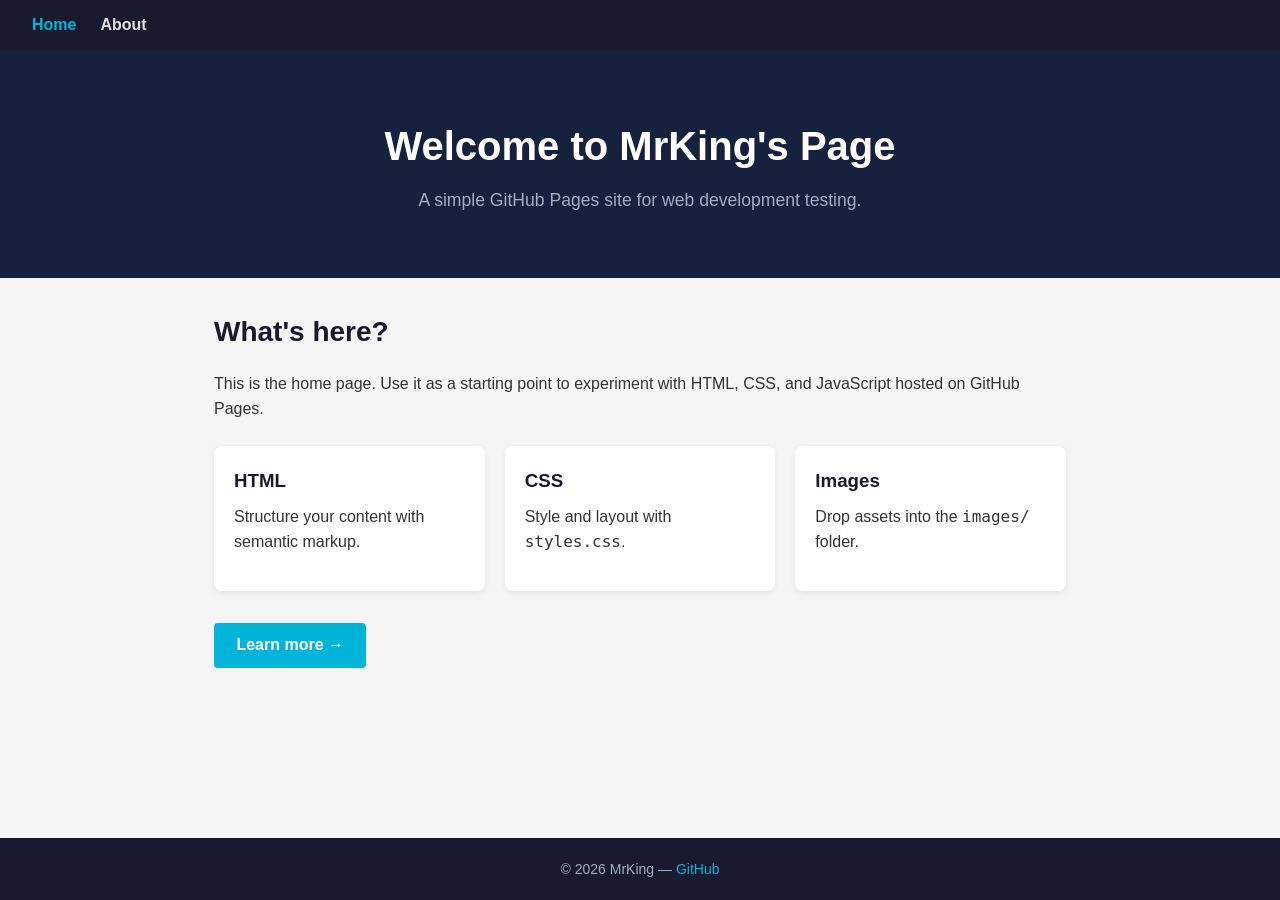
==== index.html @ 1461ff42 "Add basic GitHub Pages setup: index.html, about.html, styles.css, images/" ====
<!DOCTYPE html>
<html lang="en">
<head>
  <meta charset="UTF-8" />
  <meta name="viewport" content="width=device-width, initial-scale=1.0" />
  <meta name="description" content="MrKing's GitHub Pages – web development testing ground." />
  <title>MrKing | Home</title>
  <link rel="stylesheet" href="styles.css" />
</head>
<body>

  <nav>
    <ul>
      <li><a href="index.html" class="active">Home</a></li>
      <li><a href="about.html">About</a></li>
    </ul>
  </nav>

  <header>
    <h1>Welcome to MrKing's Page</h1>
    <p>A simple GitHub Pages site for web development testing.</p>
  </header>

  <main>
    <h2>What's here?</h2>
    <p>
      This is the home page. Use it as a starting point to experiment with HTML,
      CSS, and JavaScript hosted on GitHub Pages.
    </p>

    <div class="card-grid">
      <div class="card">
        <h3>HTML</h3>
        <p>Structure your content with semantic markup.</p>
      </div>
      <div class="card">
        <h3>CSS</h3>
        <p>Style and layout with <code>styles.css</code>.</p>
      </div>
      <div class="card">
        <h3>Images</h3>
        <p>Drop assets into the <code>images/</code> folder.</p>
      </div>
    </div>

    <p style="margin-top:2rem;">
      <a class="btn" href="about.html">Learn more &rarr;</a>
    </p>
  </main>

  <footer>
    <p>&copy; 2026 MrKing &mdash; <a href="https://github.com/MrKingHatter/mrking.github.io">GitHub</a></p>
  </footer>

</body>
</html>
---- styles.css ----
/* =========================================
   Global Reset & Base Styles
   ========================================= */
*, *::before, *::after {
  box-sizing: border-box;
  margin: 0;
  padding: 0;
}

html {
  font-size: 16px;
  scroll-behavior: smooth;
}

body {
  font-family: 'Segoe UI', Tahoma, Geneva, Verdana, sans-serif;
  background-color: #f5f5f5;
  color: #333;
  line-height: 1.6;
  min-height: 100vh;
  display: flex;
  flex-direction: column;
}

/* =========================================
   Navigation
   ========================================= */
nav {
  background-color: #1a1a2e;
  padding: 0.75rem 2rem;
}

nav ul {
  list-style: none;
  display: flex;
  gap: 1.5rem;
}

nav ul li a {
  color: #e0e0e0;
  text-decoration: none;
  font-weight: 600;
  transition: color 0.2s;
}

nav ul li a:hover,
nav ul li a.active {
  color: #00b4d8;
}

/* =========================================
   Header / Hero
   ========================================= */
header {
  background-color: #16213e;
  color: #fff;
  text-align: center;
  padding: 4rem 2rem;
}

header h1 {
  font-size: 2.5rem;
  margin-bottom: 0.5rem;
}

header p {
  font-size: 1.1rem;
  color: #a0aec0;
}

/* =========================================
   Main Content
   ========================================= */
main {
  flex: 1;
  max-width: 900px;
  width: 100%;
  margin: 2rem auto;
  padding: 0 1.5rem;
}

main h2 {
  font-size: 1.75rem;
  margin-bottom: 1rem;
  color: #1a1a2e;
}

main p {
  margin-bottom: 1rem;
}

/* =========================================
   Cards
   ========================================= */
.card-grid {
  display: grid;
  grid-template-columns: repeat(auto-fit, minmax(220px, 1fr));
  gap: 1.25rem;
  margin-top: 1.5rem;
}

.card {
  background: #fff;
  border-radius: 8px;
  padding: 1.25rem;
  box-shadow: 0 2px 6px rgba(0, 0, 0, 0.08);
  transition: transform 0.2s, box-shadow 0.2s;
}

.card:hover {
  transform: translateY(-3px);
  box-shadow: 0 6px 16px rgba(0, 0, 0, 0.12);
}

.card h3 {
  margin-bottom: 0.5rem;
  color: #1a1a2e;
}

/* =========================================
   Buttons
   ========================================= */
.btn {
  display: inline-block;
  background-color: #00b4d8;
  color: #fff;
  padding: 0.6rem 1.4rem;
  border-radius: 4px;
  text-decoration: none;
  font-weight: 600;
  transition: background-color 0.2s;
}

.btn:hover {
  background-color: #0096b7;
}

/* =========================================
   Images
   ========================================= */
img {
  max-width: 100%;
  height: auto;
  display: block;
  border-radius: 6px;
}

/* =========================================
   Footer
   ========================================= */
footer {
  background-color: #1a1a2e;
  color: #a0aec0;
  text-align: center;
  padding: 1.25rem 2rem;
  font-size: 0.875rem;
}

footer a {
  color: #00b4d8;
  text-decoration: none;
}

footer a:hover {
  text-decoration: underline;
}
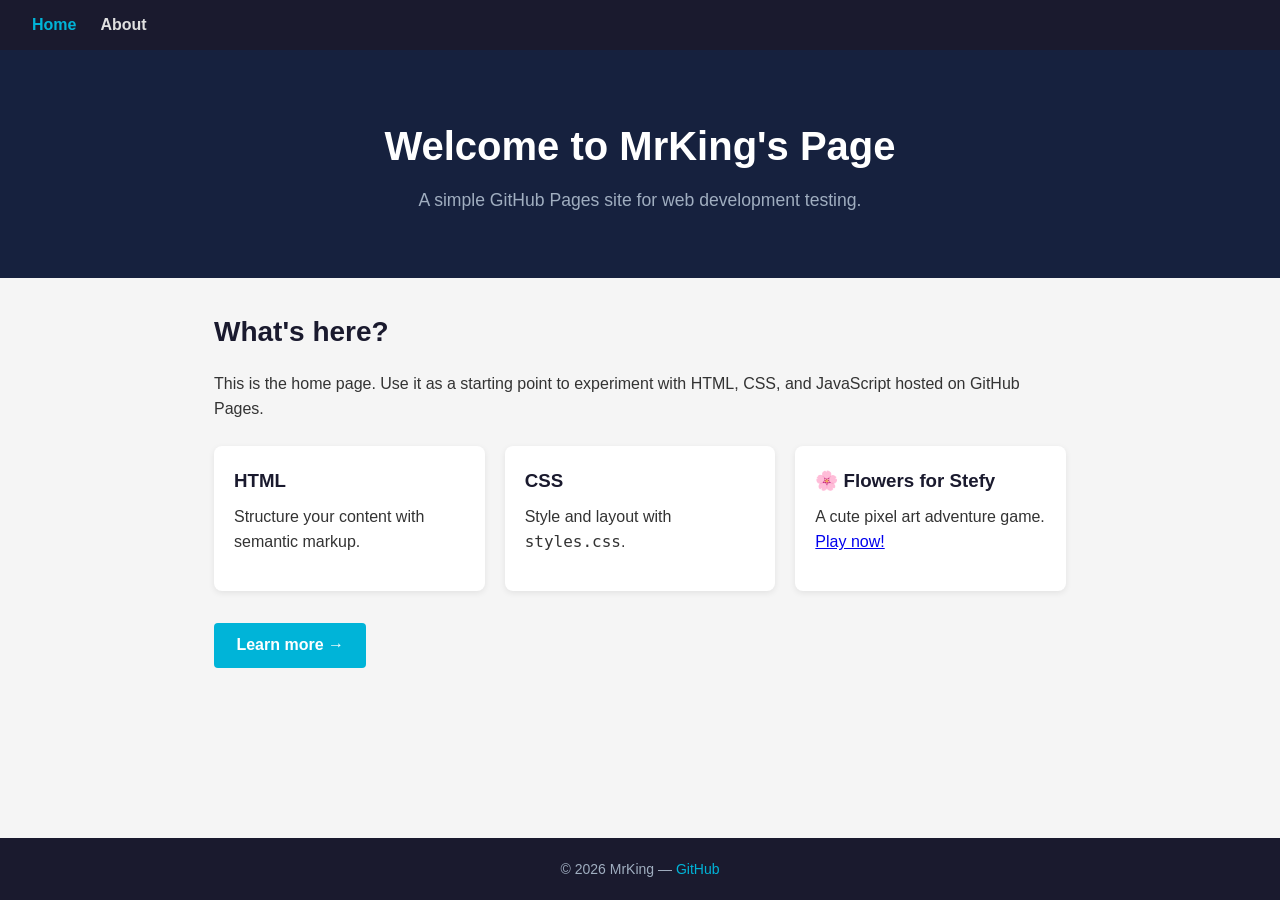
==== commit 60d913ca: "WIP: Flowers for Stefy game - 7 chapters, spritesheet system" ====
--- a/index.html
+++ b/index.html
@@ -38,8 +38,8 @@
         <p>Style and layout with <code>styles.css</code>.</p>
       </div>
       <div class="card">
-        <h3>Images</h3>
-        <p>Drop assets into the <code>images/</code> folder.</p>
+        <h3>🌸 Flowers for Stefy</h3>
+        <p>A cute pixel art adventure game. <a href="stefy/">Play now!</a></p>
       </div>
     </div>
 
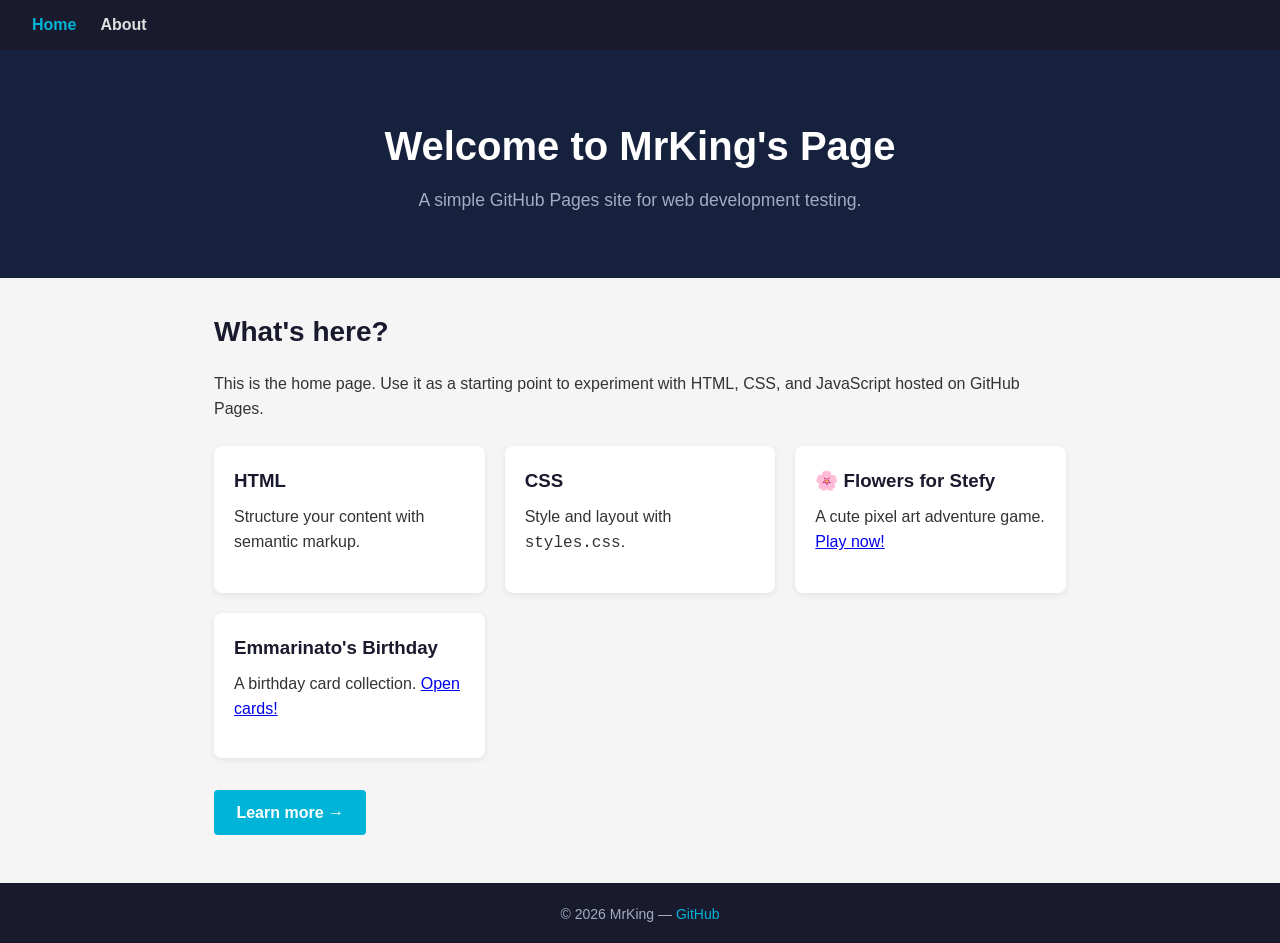
==== commit c7513992: "Link Rinato page from home page Co-authored-by: Copilot <223556219+Copilot@users.noreply.github.com>" ====
--- a/index.html
+++ b/index.html
@@ -41,6 +41,10 @@
         <h3>🌸 Flowers for Stefy</h3>
         <p>A cute pixel art adventure game. <a href="stefy/">Play now!</a></p>
       </div>
+      <div class="card">
+        <h3>Emmarinato's Birthday</h3>
+        <p>A birthday card collection. <a href="rinato/">Open cards!</a></p>
+      </div>
     </div>
 
     <p style="margin-top:2rem;">
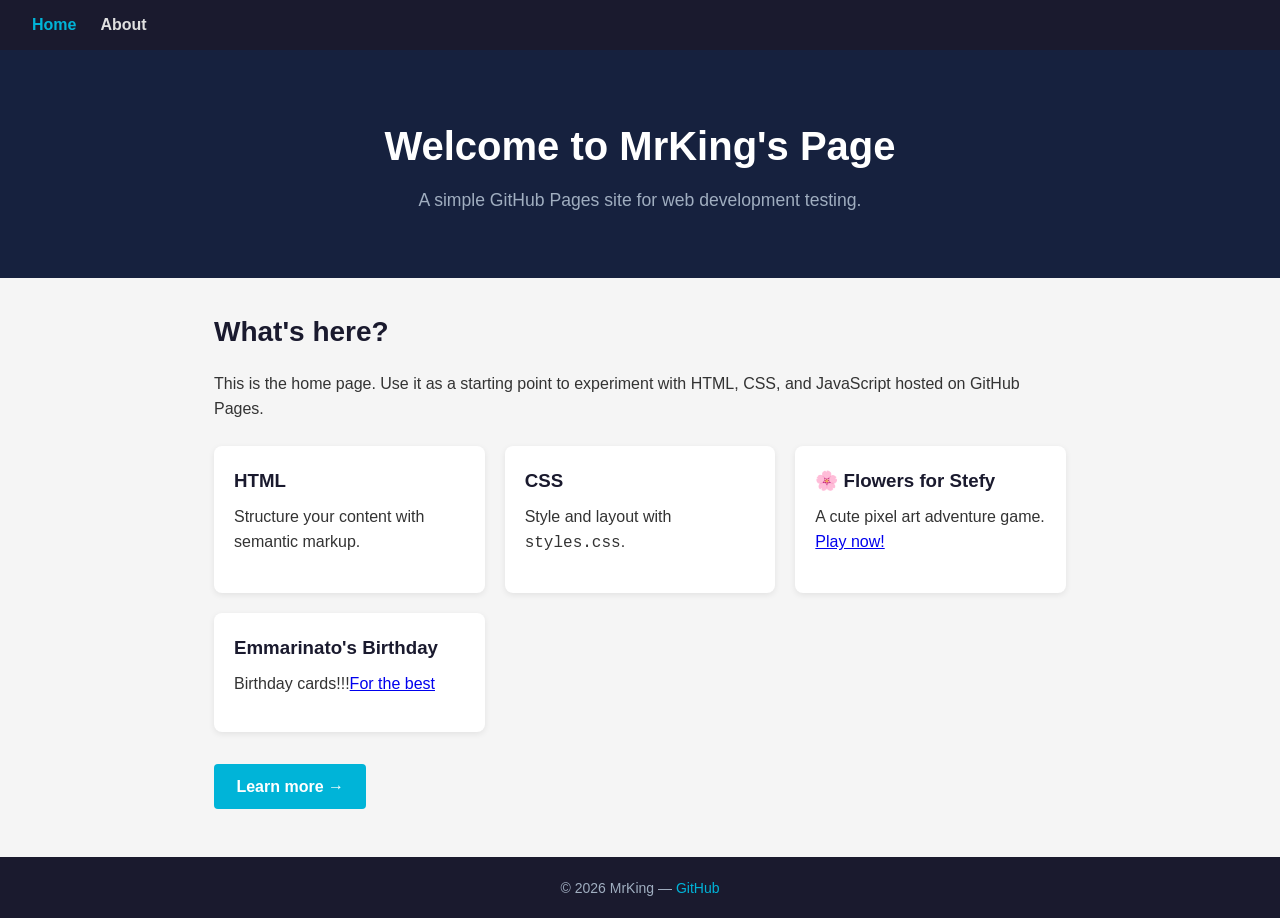
==== commit eee32bde: "minor change" ====
--- a/index.html
+++ b/index.html
@@ -43,7 +43,7 @@
       </div>
       <div class="card">
         <h3>Emmarinato's Birthday</h3>
-        <p>A birthday card collection. <a href="rinato/">Open cards!</a></p>
+        <p>Birthday cards!!!<a href="rinato/">For the best</a></p>
       </div>
     </div>
 
